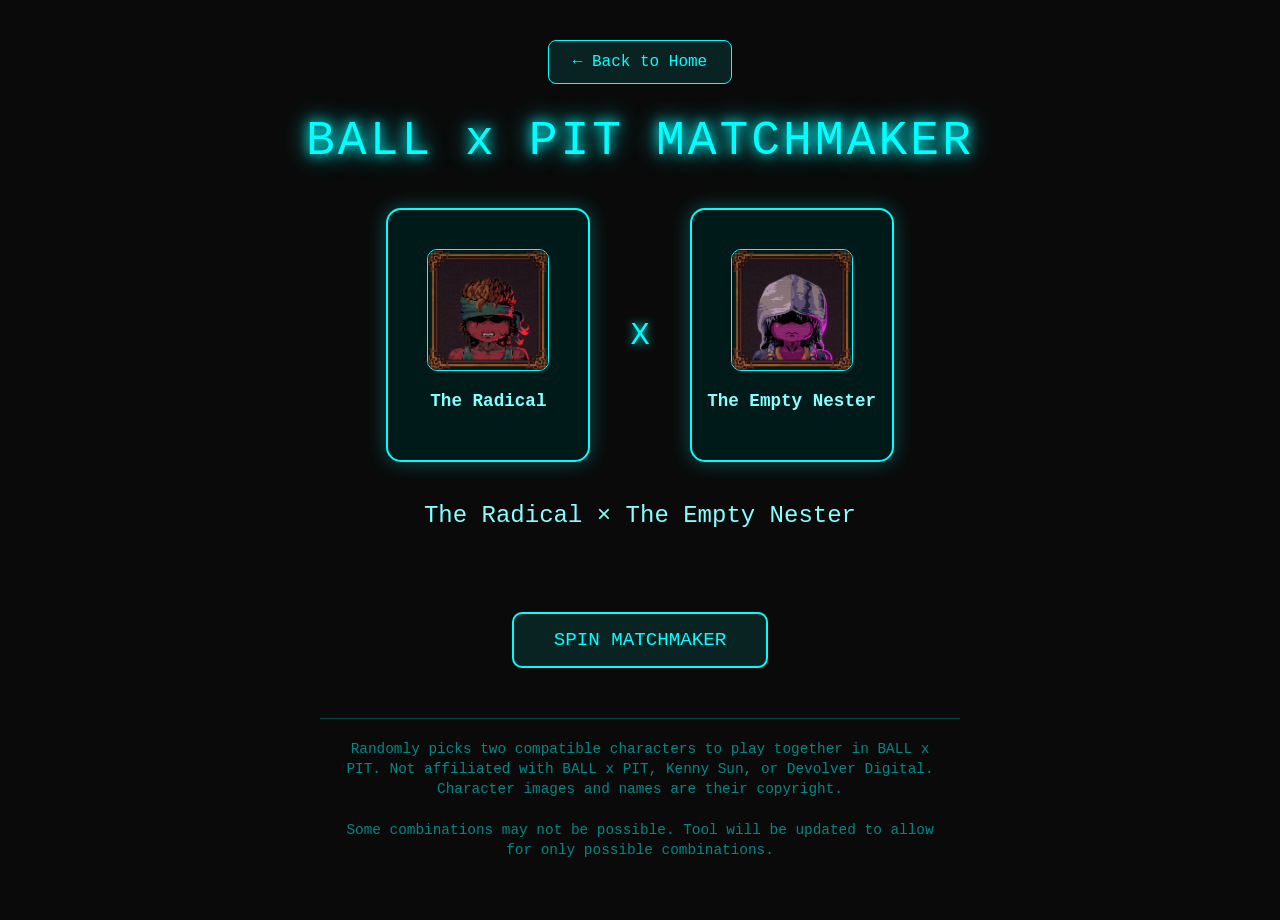
==== matchmaker/index.html @ 89c806d5 "Update index.html" ====
<!DOCTYPE html>
<html lang="en">
<head>
    <meta charset="UTF-8">
    <meta name="viewport" content="width=device-width, initial-scale=1.0">
    <title>BALL x PIT Character Matchmaker - Random Pair Generator - GRIM_CYANIDE</title>
    <meta name="description" content="Randomly pairs two compatible BALL x PIT characters to play together. Spin the matchmaker to get random character combinations with proper game restrictions.">
    <meta name="keywords" content="BALL x PIT, ball x pit matchmaker, character randomizer, roguelike, roguelite, Kenny Sun, Devolver Digital, The Warrior, The Itchy Finger, The Repentant, The Cohabitants, The Cogitator, The Embedded, The Empty Nester, The Shade, The Shieldbearer, The Spendthrift, The Flagellant, The Juggler, The Tactician, The Radical, The Physicist, The Makeshift Sisyphus, character pairs, randomizer">
    
    <!-- Open Graph -->
    <meta property="og:title" content="BALL x PIT Character Matchmaker - Random Pair Generator">
    <meta property="og:description" content="Spin to get random character pairs for BALL x PIT with proper game compatibility restrictions">
    <meta property="og:image" content="https://grimcyanide.com/android-chrome-512x512.png">
    <meta property="og:url" content="https://grimcyanide.com/matchmaker">
    <meta property="og:type" content="website">
    
    <!-- Twitter Card -->
    <meta name="twitter:card" content="summary">
    <meta name="twitter:title" content="BALL x PIT Character Matchmaker">
    <meta name="twitter:description" content="Randomly pairs two compatible BALL x PIT characters to play together">
    
    <link rel="apple-touch-icon" sizes="180x180" href="/apple-touch-icon.png">
    <link rel="icon" type="image/png" sizes="32x32" href="/favicon-32x32.png">
    <link rel="icon" type="image/png" sizes="16x16" href="/favicon-16x16.png">
    <link rel="icon" type="image/png" sizes="192x192" href="/android-chrome-192x192.png">
    <link rel="icon" type="image/png" sizes="512x512" href="/android-chrome-512x512.png">
    <link rel="manifest" href="/site.webmanifest">
    <style>
        body {
            background: #0a0a0a;
            color: #00ffff;
            font-family: 'Courier New', monospace;
            margin: 0;
            padding: 0;
            min-height: 100vh;
        }

        .container {
            max-width: 1200px;
            margin: 0 auto;
            padding: 40px 20px;
            text-align: center;
        }

        .header {
            text-align: center;
            margin-bottom: 40px;
        }

        .header h1 {
            font-size: 3em;
            margin: 0;
            text-shadow: 0 0 12px #00ffff, 0 0 24px #00ffff;
            letter-spacing: 3px;
            font-weight: normal;
        }

        .home-button {
            display: inline-block;
            background: rgba(0, 255, 255, 0.1);
            border: 1px solid #00ffff;
            border-radius: 8px;
            padding: 12px 24px;
            text-decoration: none;
            color: #00ffff;
            margin-bottom: 30px;
            transition: all 0.3s ease;
        }

        .home-button:hover {
            background: rgba(0, 255, 255, 0.2);
            transform: translateY(-2px);
        }

        .slot-machine {
            display: flex;
            justify-content: center;
            align-items: center;
            gap: 40px;
            margin: 40px 0;
            position: relative;
        }

        .slot {
            width: 200px;
            height: 250px;
            border: 2px solid #00ffff;
            border-radius: 15px;
            overflow: hidden;
            position: relative;
            background: #001a1a;
            box-shadow: 0 0 20px rgba(0, 255, 255, 0.3);
        }

        .character-display {
            width: 100%;
            height: 100%;
            display: flex;
            flex-direction: column;
            justify-content: center;
            align-items: center;
            padding: 15px;
            box-sizing: border-box;
        }

        .character-image {
            width: 120px;
            height: 120px;
            object-fit: cover;
            border-radius: 10px;
            border: 1px solid #00ffff;
            margin-bottom: 10px;
        }

        .character-name {
            font-weight: bold;
            color: #88ffff;
            font-size: 1.1em;
            height: 40px;
            display: flex;
            align-items: center;
            justify-content: center;
            text-align: center;
            width: 100%;
        }

        .vs {
            font-size: 2em;
            color: #00ffff;
            text-shadow: 0 0 10px #00ffff;
        }

        .result {
            margin: 30px 0;
            font-size: 1.5em;
            color: #88ffff;
            min-height: 60px;
        }

        .spin-button {
            background: rgba(0, 255, 255, 0.1);
            border: 2px solid #00ffff;
            border-radius: 10px;
            padding: 15px 40px;
            color: #00ffff;
            font-size: 1.2em;
            font-family: 'Courier New', monospace;
            cursor: pointer;
            transition: all 0.3s ease;
            margin-top: 20px;
        }

        .spin-button:hover {
            background: rgba(0, 255, 255, 0.2);
            transform: translateY(-2px);
            box-shadow: 0 5px 20px rgba(0, 255, 255, 0.4);
        }

        .spin-button:disabled {
            opacity: 0.5;
            cursor: not-allowed;
            transform: none;
        }

        .invalid-combination {
            color: #ff4444;
            margin-top: 15px;
            font-size: 1.1em;
        }

        .disclaimer {
            margin-top: 50px;
            color: #008888;
            font-size: 0.9em;
            padding: 20px;
            border-top: 1px solid #004444;
            max-width: 600px;
            margin-left: auto;
            margin-right: auto;
            line-height: 1.4;
        }

        @media (max-width: 768px) {
            .slot-machine {
                flex-direction: column;
                gap: 20px;
            }
            
            .vs {
                transform: rotate(90deg);
            }
            
            .header h1 {
                font-size: 2.2em;
            }
        }
    </style>
</head>
<body>
    <div class="container">
        <a href="https://grimcyanide.com" class="home-button">← Back to Home</a>
        
        <div class="header">
            <h1>BALL x PIT MATCHMAKER</h1>
        </div>

        <div class="slot-machine">
            <div class="slot" id="slot1">
                <div class="character-display" id="display1">
                    <img src="/the_cohabitants.avif" alt="The Cohabitants" class="character-image">
                    <div class="character-name">The Cohabitants</div>
                </div>
            </div>
            
            <div class="vs">X</div>
            
            <div class="slot" id="slot2">
                <div class="character-display" id="display2">
                    <img src="/the_shade.avif" alt="The Shade" class="character-image">
                    <div class="character-name">The Shade</div>
                </div>
            </div>
        </div>

        <div class="result" id="result">The Cohabitants × The Shade</div>
        
        <button class="spin-button" id="spinButton">SPIN MATCHMAKER</button>
        <div class="invalid-combination" id="invalidMessage"></div>

        <div class="disclaimer">
            Randomly picks two compatible characters to play together in BALL x PIT. Not affiliated with BALL x PIT, Kenny Sun, or Devolver Digital. Character images and names are their copyright.
            <br><br>
            Some combinations may not be possible. Tool will be updated to allow for only possible combinations.
        </div>
    </div>

    <script>
    const characters = [
        { id: 1, name: "The Warrior", image: "/the_warrior.avif" },
        { id: 2, name: "The Itchy Finger", image: "/the_itchy_finger.avif" },
        { id: 3, name: "The Repentant", image: "/the_repentant.avif" },
        { id: 4, name: "The Cohabitants", image: "/the_cohabitants.avif" },
        { id: 5, name: "The Cogitator", image: "/the_cogitator.avif" },
        { id: 6, name: "The Embedded", image: "/the_embedded.avif" },
        { id: 7, name: "The Empty Nester", image: "/The_Empty_Nester.avif" },
        { id: 8, name: "The Shade", image: "/the_shade.avif" },
        { id: 9, name: "The Shieldbearer", image: "/the_shieldbearer.avif" },
        { id: 10, name: "The Spendthrift", image: "/The_Spendthrift.avif" },
        { id: 11, name: "The Flagellant", image: "/the_flagellant.avif" },
        { id: 12, name: "The Juggler", image: "/the_juggler.avif" },
        { id: 13, name: "The Tactician", image: "/the_tactician.avif" },
        { id: 14, name: "The Radical", image: "/the_radical.avif" },
        { id: 15, name: "The Physicist", image: "/the_physicist.avif" },
        { id: 16, name: "The Makeshift Sisyphus", image: "/the_Makeshift_Sisyphus.avif" }
    ];

    const invalidCombinations = [
        [3, 9],
        [3, 11],
        [4, 16],
        [4, 10],
        [4, 12],
        [8, 16],
        [9, 11],
        [13, 9],
        [13, 2],
        [13, 11],
        [14, 5],
        [15, 11],
        [15, 9],
        [16, 10]
    ];

    let isSpinning = false;
    let currentChar1 = characters[3];
    let currentChar2 = characters[7];

    function updateDisplay(displayElement, character) {
        displayElement.innerHTML = `
            <img src="${character.image}" alt="${character.name}" class="character-image" onerror="this.style.display='none'">
            <div class="character-name">${character.name}</div>
        `;
    }

    function spinReels() {
        if (isSpinning) return;
        
        isSpinning = true;
        const spinButton = document.getElementById('spinButton');
        const resultDiv = document.getElementById('result');
        const invalidMessage = document.getElementById('invalidMessage');
        const display1 = document.getElementById('display1');
        const display2 = document.getElementById('display2');
        
        spinButton.disabled = true;
        resultDiv.textContent = '';
        invalidMessage.textContent = '';

        const startTime = Date.now();
        const totalDuration = 3000;
        let fastPhase = true;
        let interval = 80;

        function cycleCharacters() {
            const elapsed = Date.now() - startTime;
            const progress = elapsed / totalDuration;

            if (progress < 1) {
                if (progress > 0.7 && fastPhase) {
                    fastPhase = false;
                    interval = 200;
                } else if (progress > 0.9 && !fastPhase) {
                    interval = 400;
                }

                const randomChar1 = characters[Math.floor(Math.random() * characters.length)];
                const randomChar2 = characters[Math.floor(Math.random() * characters.length)];
                
                updateDisplay(display1, randomChar1);
                updateDisplay(display2, randomChar2);
                
                setTimeout(cycleCharacters, interval);
            } else {
                let char1, char2;
                let isValid = false;
                let attempts = 0;
                
                while (!isValid && attempts < 100) {
                    char1 = characters[Math.floor(Math.random() * characters.length)];
                    char2 = characters[Math.floor(Math.random() * characters.length)];
                    if (char1.id !== char2.id && !isInvalidCombination(char1.id, char2.id)) {
                        isValid = true;
                    }
                    attempts++;
                }
                
                if (!isValid) {
                    char1 = characters[Math.floor(Math.random() * characters.length)];
                    do {
                        char2 = characters[Math.floor(Math.random() * characters.length)];
                    } while (char1.id === char2.id);
                }
                
                updateDisplay(display1, char1);
                updateDisplay(display2, char2);
                
                resultDiv.textContent = `${char1.name} × ${char2.name}`;
                if (isInvalidCombination(char1.id, char2.id)) {
                    invalidMessage.textContent = "⚠️ These characters cannot be paired together!";
                }
                
                isSpinning = false;
                spinButton.disabled = false;
            }
        }

        cycleCharacters();
    }

    function isInvalidCombination(id1, id2) {
        return invalidCombinations.some(pair => 
            (pair[0] === id1 && pair[1] === id2) || 
            (pair[0] === id2 && pair[1] === id1)
        );
    }

    // Reroll on page load
    window.addEventListener('load', function() {
        const display1 = document.getElementById('display1');
        const display2 = document.getElementById('display2');
        const resultDiv = document.getElementById('result');
        const invalidMessage = document.getElementById('invalidMessage');
        
        let char1, char2;
        let isValid = false;
        let attempts = 0;
        
        while (!isValid && attempts < 100) {
            char1 = characters[Math.floor(Math.random() * characters.length)];
            char2 = characters[Math.floor(Math.random() * characters.length)];
            if (char1.id !== char2.id && !isInvalidCombination(char1.id, char2.id)) {
                isValid = true;
            }
            attempts++;
        }
        
        if (!isValid) {
            char1 = characters[Math.floor(Math.random() * characters.length)];
            do {
                char2 = characters[Math.floor(Math.random() * characters.length)];
            } while (char1.id === char2.id);
        }
        
        updateDisplay(display1, char1);
        updateDisplay(display2, char2);
        
        resultDiv.textContent = `${char1.name} × ${char2.name}`;
        if (isInvalidCombination(char1.id, char2.id)) {
            invalidMessage.textContent = "⚠️ These characters cannot be paired together!";
        } else {
            invalidMessage.textContent = "";
        }
    });

    document.getElementById('spinButton').addEventListener('click', spinReels);
</script>
</body>
</html>
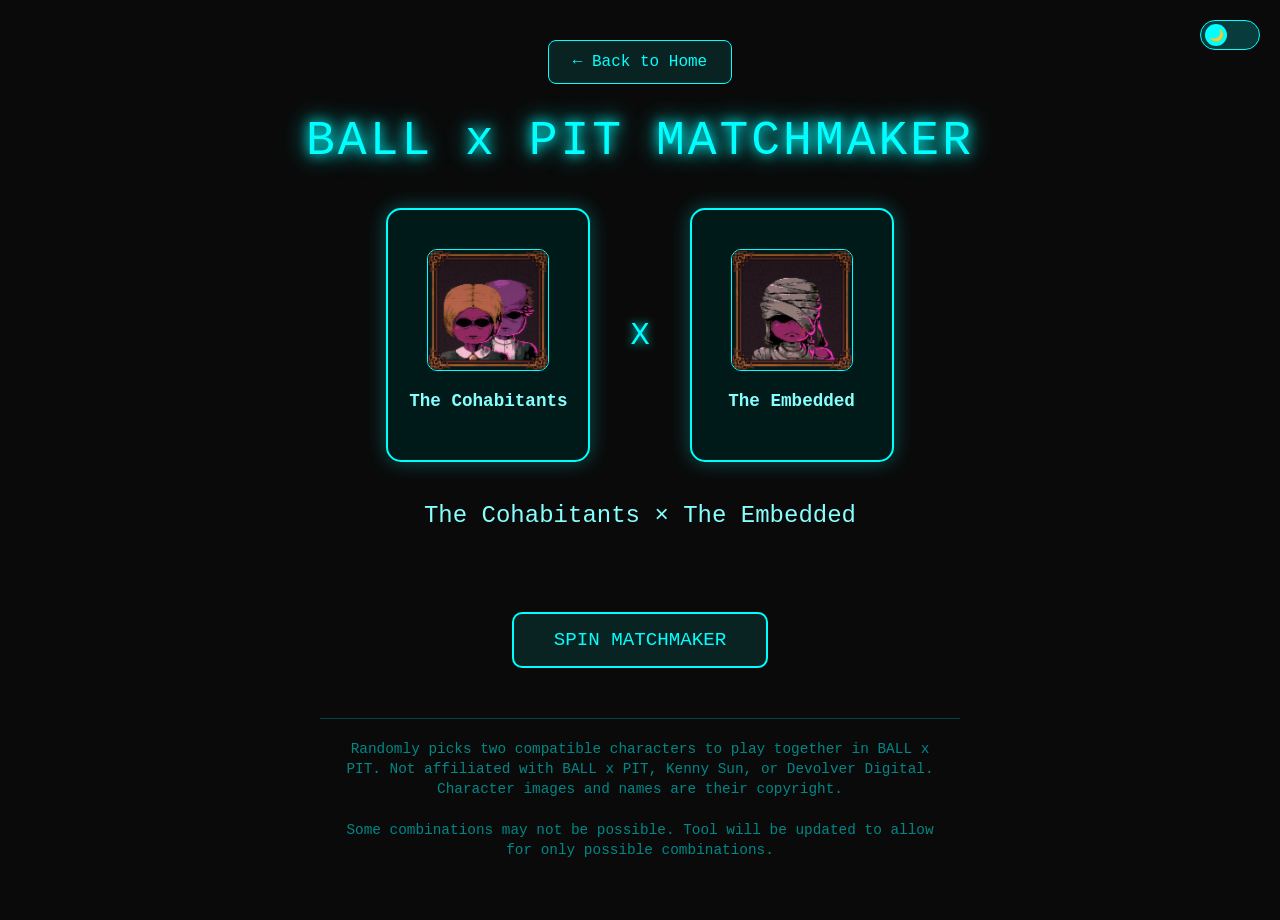
==== commit e6960379: "Update index.html" ====
--- a/matchmaker/index.html
+++ b/matchmaker/index.html
@@ -33,6 +33,7 @@
             margin: 0;
             padding: 0;
             min-height: 100vh;
+            transition: all 0.3s ease;
         }
 
         .container {
@@ -178,6 +179,143 @@
             margin-left: auto;
             margin-right: auto;
             line-height: 1.4;
+        }
+
+        /* Theme Toggle */
+        .theme-toggle {
+            position: fixed;
+            top: 20px;
+            right: 20px;
+            z-index: 1000;
+        }
+
+        .toggle-switch {
+            position: relative;
+            display: inline-block;
+            width: 60px;
+            height: 30px;
+        }
+
+        .toggle-switch input {
+            opacity: 0;
+            width: 0;
+            height: 0;
+        }
+
+        .toggle-slider {
+            position: absolute;
+            cursor: pointer;
+            top: 0;
+            left: 0;
+            right: 0;
+            bottom: 0;
+            background: rgba(0, 255, 255, 0.2);
+            border: 1px solid #00ffff;
+            border-radius: 15px;
+            transition: .4s;
+        }
+
+        .toggle-slider:before {
+            position: absolute;
+            content: "🌙";
+            height: 22px;
+            width: 22px;
+            left: 4px;
+            bottom: 3px;
+            background: #00ffff;
+            border-radius: 50%;
+            transition: .4s;
+            display: flex;
+            align-items: center;
+            justify-content: center;
+            font-size: 12px;
+        }
+
+        input:checked + .toggle-slider {
+            background: rgba(0, 136, 136, 0.2);
+            border: 1px solid #008888;
+        }
+
+        input:checked + .toggle-slider:before {
+            content: "☀️";
+            transform: translateX(30px);
+            background: #008888;
+        }
+
+        /* Light Mode Styles for Matchmaker */
+        body.light-mode {
+            background: #e6f2f2 !important;
+            color: #004444 !important;
+        }
+
+        body.light-mode .header h1 {
+            text-shadow: 0 0 10px #000000, 0 0 20px #000000 !important;
+            color: #002222 !important;
+            font-weight: bold !important;
+        }
+
+        body.light-mode .home-button {
+            background: rgba(200, 200, 200, 0.9) !important;
+            border: 1px solid #000000 !important;
+            color: #001111 !important;
+            font-weight: 500 !important;
+        }
+
+        body.light-mode .home-button:hover {
+            background: rgba(180, 180, 180, 0.9) !important;
+        }
+
+        body.light-mode .slot {
+            border: 2px solid #000000 !important;
+            background: rgba(220, 220, 220, 0.8) !important;
+            box-shadow: 0 0 20px rgba(0, 0, 0, 0.3) !important;
+        }
+
+        body.light-mode .character-image {
+            border: 1px solid #000000 !important;
+        }
+
+        body.light-mode .spin-button {
+            background: rgba(200, 200, 200, 0.9) !important;
+            border: 2px solid #000000 !important;
+            color: #001111 !important;
+            font-weight: 600 !important;
+        }
+
+        body.light-mode .spin-button:hover {
+            background: rgba(180, 180, 180, 0.9) !important;
+            box-shadow: 0 5px 20px rgba(0, 0, 0, 0.3) !important;
+        }
+
+        body.light-mode .spin-button:disabled {
+            background: rgba(150, 150, 150, 0.7) !important;
+        }
+
+        body.light-mode .disclaimer {
+            border-top: 1px solid #000000 !important;
+            color: #556666 !important;
+            font-weight: 500 !important;
+        }
+
+        body.light-mode .vs {
+            color: #001111 !important;
+            text-shadow: 0 0 10px #000000 !important;
+            font-weight: 600 !important;
+        }
+
+        body.light-mode .result {
+            color: #001111 !important;
+            font-weight: 600 !important;
+        }
+
+        body.light-mode .character-name {
+            color: #001111 !important;
+            font-weight: 600 !important;
+        }
+
+        body.light-mode .invalid-combination {
+            color: #cc0000 !important;
+            font-weight: 600 !important;
         }
 
         @media (max-width: 768px) {
@@ -193,10 +331,22 @@
             .header h1 {
                 font-size: 2.2em;
             }
+
+            .theme-toggle {
+                top: 10px;
+                right: 10px;
+            }
         }
     </style>
 </head>
 <body>
+    <div class="theme-toggle">
+        <label class="toggle-switch">
+            <input type="checkbox" id="themeToggle">
+            <span class="toggle-slider"></span>
+        </label>
+    </div>
+
     <div class="container">
         <a href="https://grimcyanide.com" class="home-button">← Back to Home</a>
         
@@ -364,6 +514,25 @@
         );
     }
 
+    // Theme toggle functionality
+    const themeToggle = document.getElementById('themeToggle');
+    const currentTheme = localStorage.getItem('theme');
+
+    if (currentTheme === 'light') {
+        document.body.classList.add('light-mode');
+        themeToggle.checked = true;
+    }
+
+    themeToggle.addEventListener('change', function() {
+        if (this.checked) {
+            document.body.classList.add('light-mode');
+            localStorage.setItem('theme', 'light');
+        } else {
+            document.body.classList.remove('light-mode');
+            localStorage.setItem('theme', 'dark');
+        }
+    });
+
     // Reroll on page load
     window.addEventListener('load', function() {
         const display1 = document.getElementById('display1');
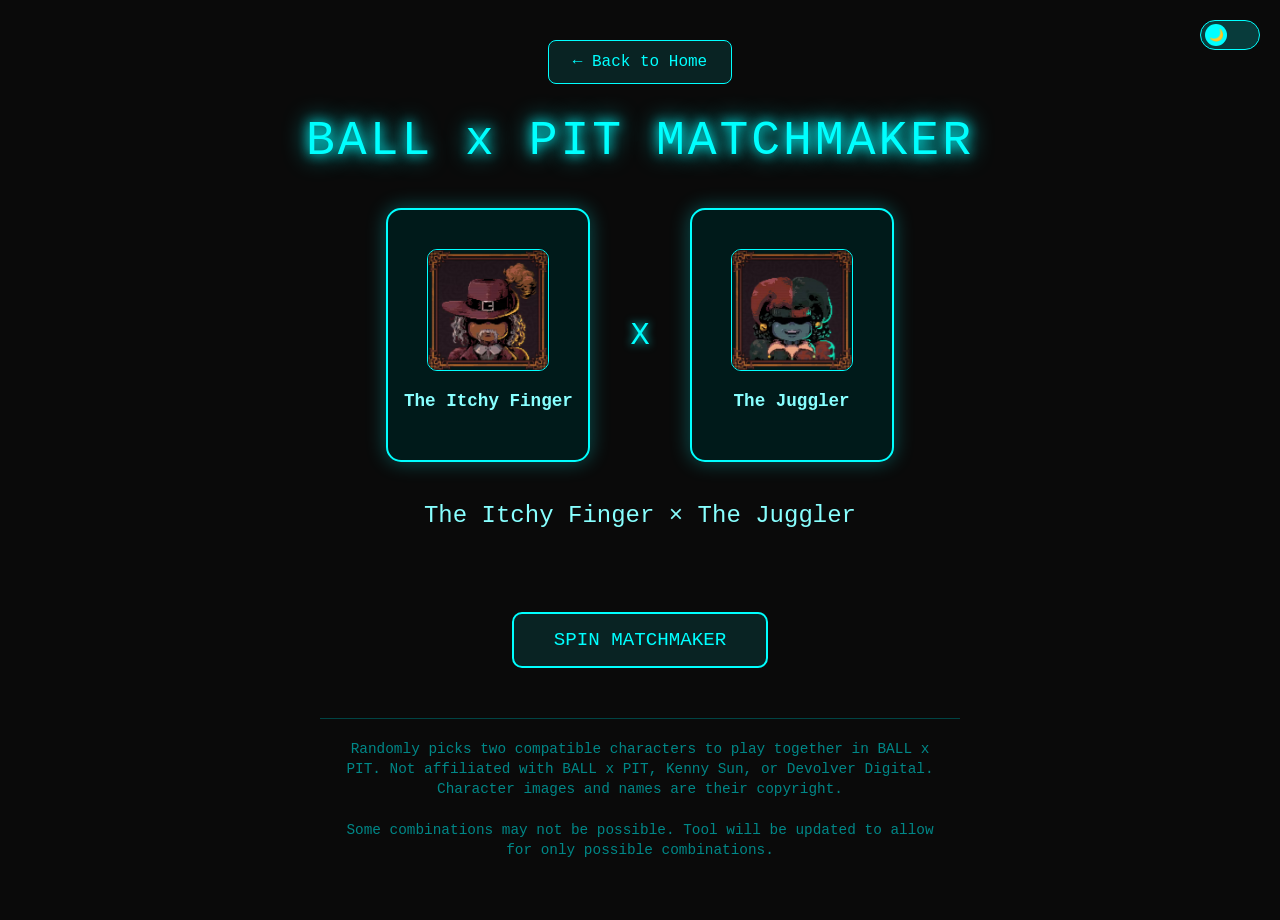
==== commit f4a1610f: "Update index.html" ====
--- a/matchmaker/index.html
+++ b/matchmaker/index.html
@@ -401,7 +401,9 @@
         { id: 13, name: "The Tactician", image: "/the_tactician.avif" },
         { id: 14, name: "The Radical", image: "/the_radical.avif" },
         { id: 15, name: "The Physicist", image: "/the_physicist.avif" },
-        { id: 16, name: "The Makeshift Sisyphus", image: "/the_Makeshift_Sisyphus.avif" }
+        { id: 16, name: "The Makeshift Sisyphus", image: "/the_Makeshift_Sisyphus.avif" },
+        { id: 17, name: "The Falconer", image: "/Falconer.avif" },
+        { id: 18, name: "The Carouser", image: "/Carouser.avif" }
     ];
 
     const invalidCombinations = [
@@ -418,7 +420,10 @@
         [14, 5],
         [15, 11],
         [15, 9],
-        [16, 10]
+        [16, 10],
+        [17, 8],
+        [17, 4],
+        [18, 13]
     ];
 
     let isSpinning = false;
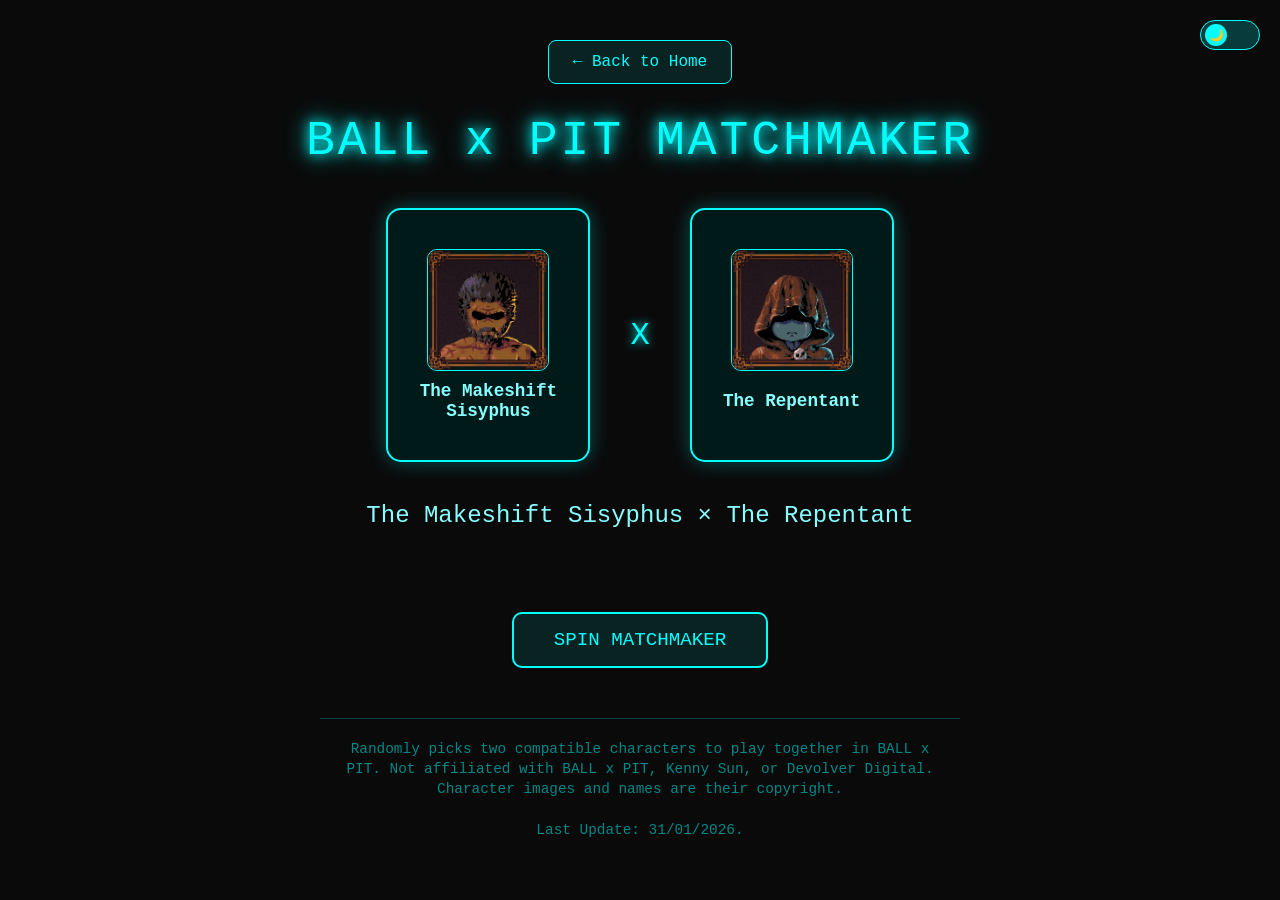
==== commit 498b8788: "Update index.html" ====
--- a/matchmaker/index.html
+++ b/matchmaker/index.html
@@ -380,7 +380,7 @@
         <div class="disclaimer">
             Randomly picks two compatible characters to play together in BALL x PIT. Not affiliated with BALL x PIT, Kenny Sun, or Devolver Digital. Character images and names are their copyright.
             <br><br>
-            Some combinations may not be possible. Tool will be updated to allow for only possible combinations.
+            Last Update: 31/01/2026.
         </div>
     </div>
 
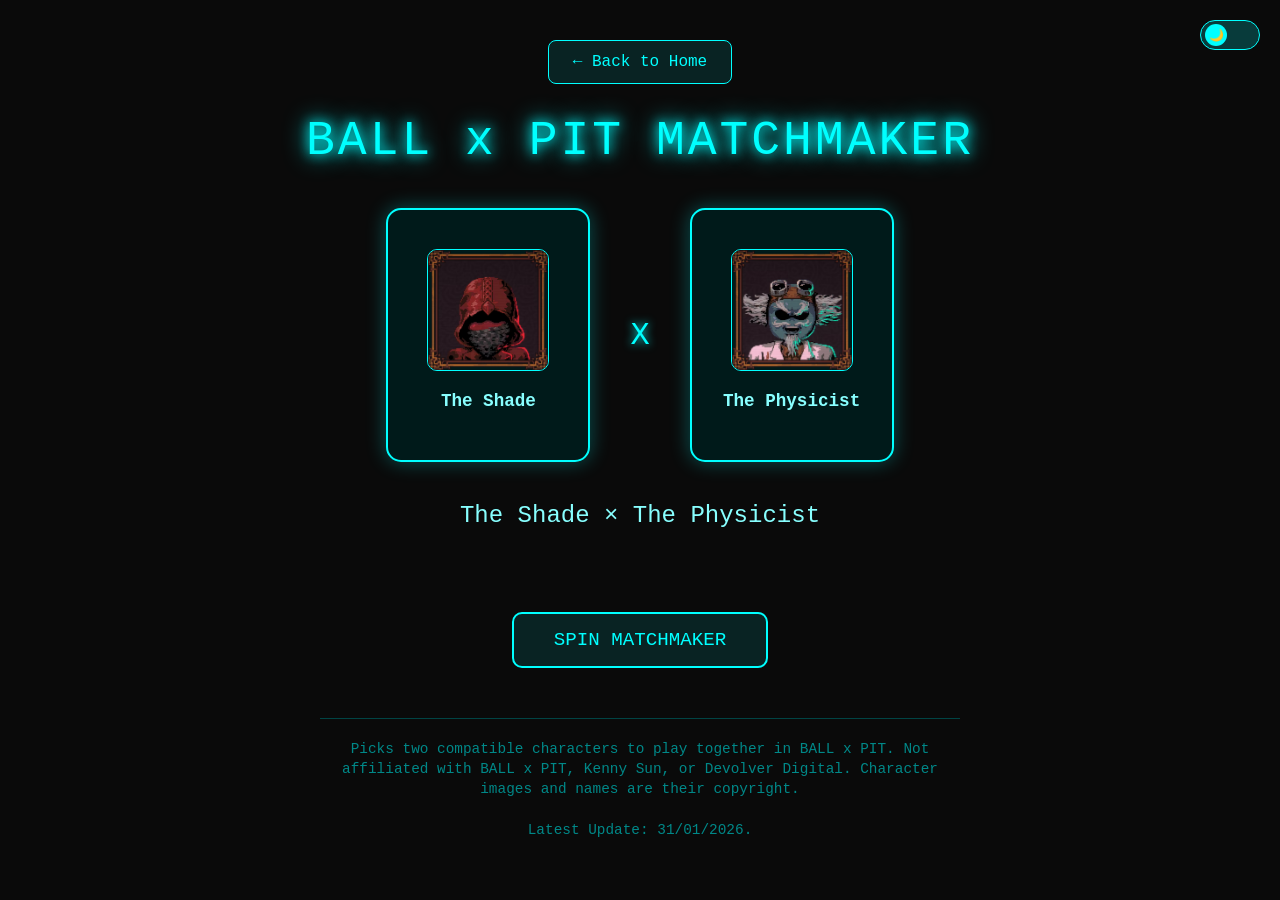
==== commit 49b1d499: "Update index.html" ====
--- a/matchmaker/index.html
+++ b/matchmaker/index.html
@@ -378,9 +378,9 @@
         <div class="invalid-combination" id="invalidMessage"></div>
 
         <div class="disclaimer">
-            Randomly picks two compatible characters to play together in BALL x PIT. Not affiliated with BALL x PIT, Kenny Sun, or Devolver Digital. Character images and names are their copyright.
+            Picks two compatible characters to play together in BALL x PIT. Not affiliated with BALL x PIT, Kenny Sun, or Devolver Digital. Character images and names are their copyright.
             <br><br>
-            Last Update: 31/01/2026.
+            Latest Update: 31/01/2026.
         </div>
     </div>
 
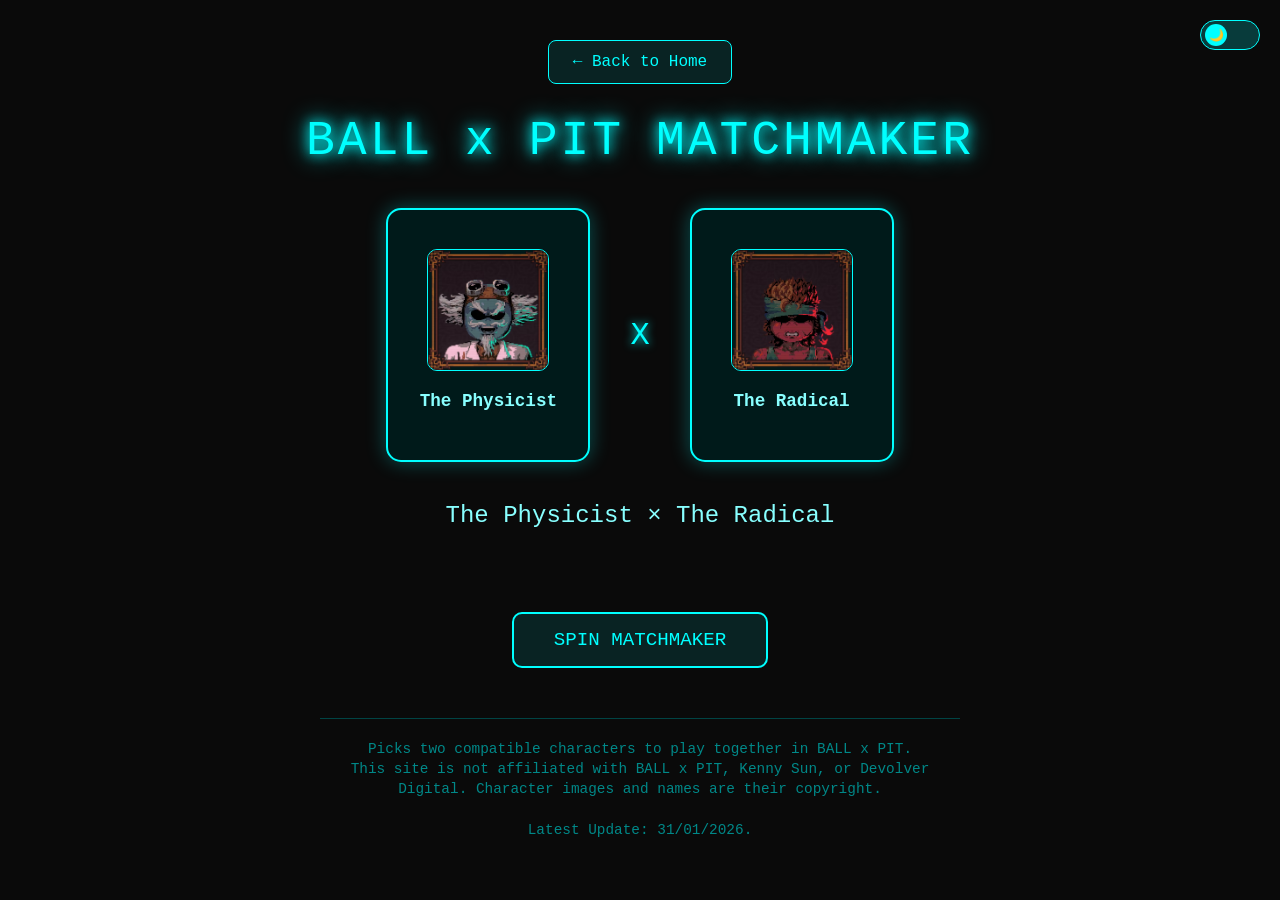
==== commit 22263c81: "Update index.html" ====
--- a/matchmaker/index.html
+++ b/matchmaker/index.html
@@ -378,7 +378,7 @@
         <div class="invalid-combination" id="invalidMessage"></div>
 
         <div class="disclaimer">
-            Picks two compatible characters to play together in BALL x PIT. Not affiliated with BALL x PIT, Kenny Sun, or Devolver Digital. Character images and names are their copyright.
+            Picks two compatible characters to play together in BALL x PIT. <br>This site is not affiliated with BALL x PIT, Kenny Sun, or Devolver Digital. Character images and names are their copyright.
             <br><br>
             Latest Update: 31/01/2026.
         </div>
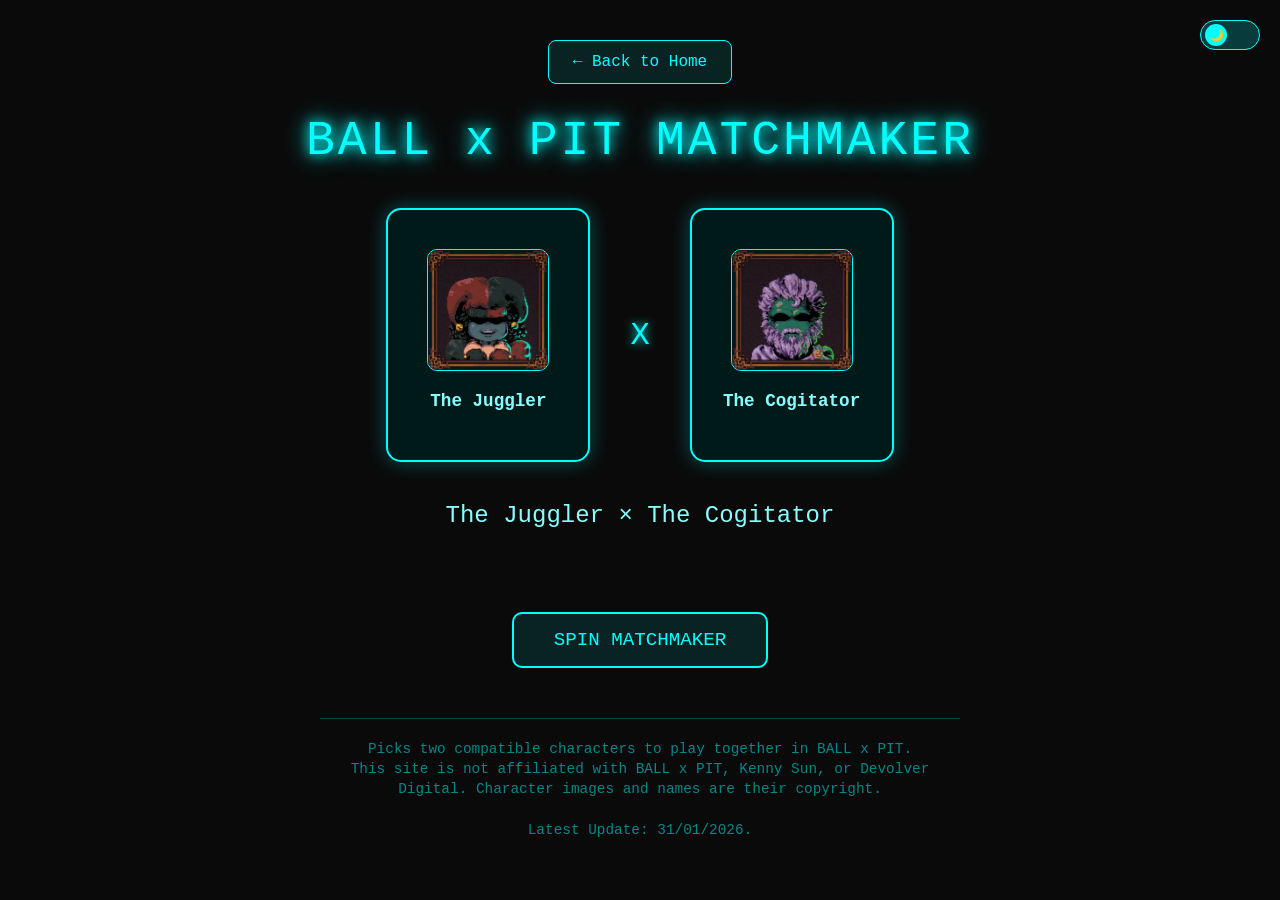
==== commit a2e78b99: "Update index.html" ====
--- a/matchmaker/index.html
+++ b/matchmaker/index.html
@@ -7,14 +7,12 @@
     <meta name="description" content="Randomly pairs two compatible BALL x PIT characters to play together. Spin the matchmaker to get random character combinations with proper game restrictions.">
     <meta name="keywords" content="BALL x PIT, ball x pit matchmaker, character randomizer, roguelike, roguelite, Kenny Sun, Devolver Digital, The Warrior, The Itchy Finger, The Repentant, The Cohabitants, The Cogitator, The Embedded, The Empty Nester, The Shade, The Shieldbearer, The Spendthrift, The Flagellant, The Juggler, The Tactician, The Radical, The Physicist, The Makeshift Sisyphus, character pairs, randomizer">
     
-    <!-- Open Graph -->
     <meta property="og:title" content="BALL x PIT Character Matchmaker - Random Pair Generator">
     <meta property="og:description" content="Spin to get random character pairs for BALL x PIT with proper game compatibility restrictions">
     <meta property="og:image" content="https://grimcyanide.com/android-chrome-512x512.png">
     <meta property="og:url" content="https://grimcyanide.com/matchmaker">
     <meta property="og:type" content="website">
     
-    <!-- Twitter Card -->
     <meta name="twitter:card" content="summary">
     <meta name="twitter:title" content="BALL x PIT Character Matchmaker">
     <meta name="twitter:description" content="Randomly pairs two compatible BALL x PIT characters to play together">
@@ -181,7 +179,6 @@
             line-height: 1.4;
         }
 
-        /* Theme Toggle */
         .theme-toggle {
             position: fixed;
             top: 20px;
@@ -242,7 +239,6 @@
             background: #008888;
         }
 
-        /* Light Mode Styles for Matchmaker */
         body.light-mode {
             background: #e6f2f2 !important;
             color: #004444 !important;
@@ -519,7 +515,6 @@
         );
     }
 
-    // Theme toggle functionality
     const themeToggle = document.getElementById('themeToggle');
     const currentTheme = localStorage.getItem('theme');
 
@@ -538,7 +533,6 @@
         }
     });
 
-    // Reroll on page load
     window.addEventListener('load', function() {
         const display1 = document.getElementById('display1');
         const display2 = document.getElementById('display2');
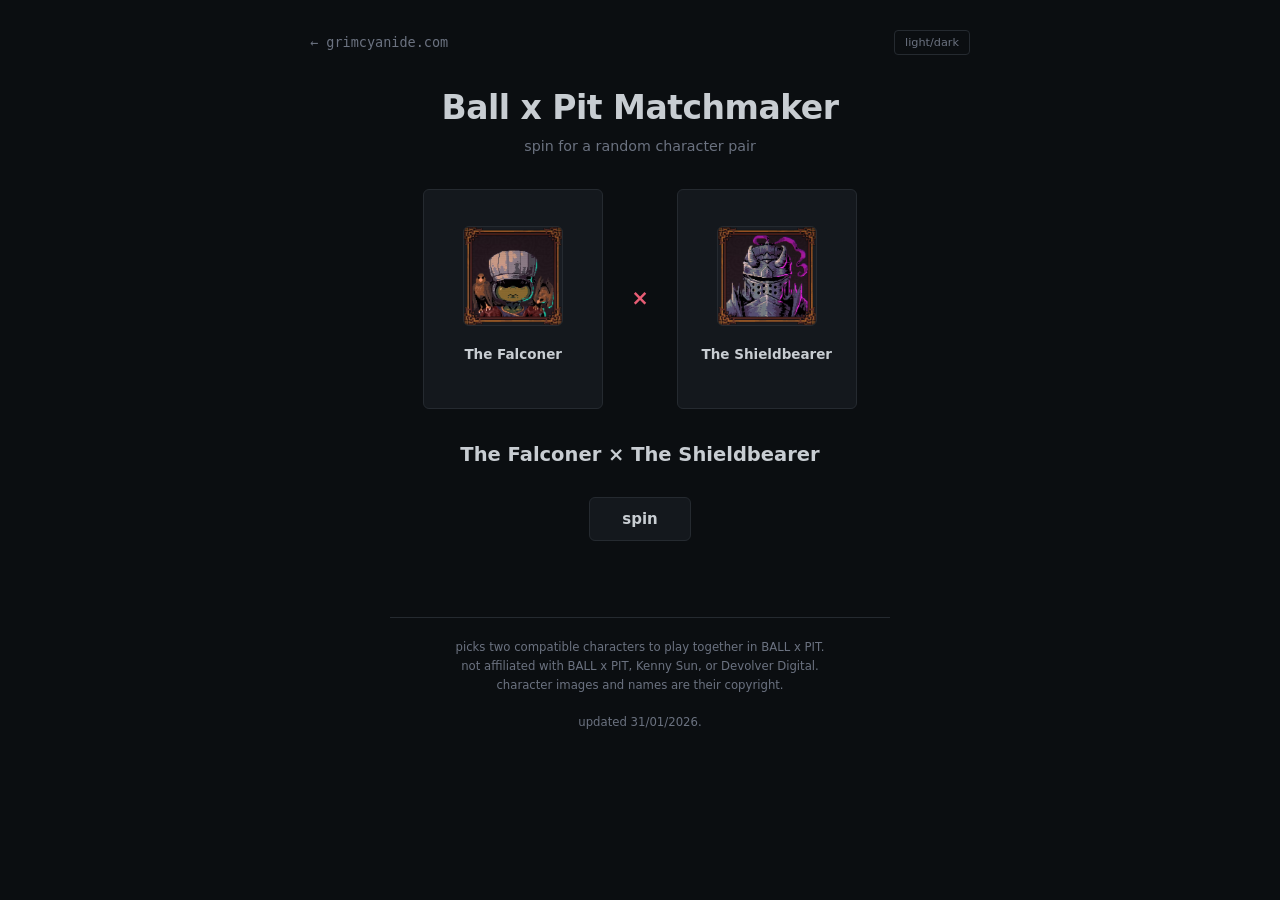
==== commit 5fb0134a: "Update index.html" ====
--- a/matchmaker/index.html
+++ b/matchmaker/index.html
@@ -3,20 +3,17 @@
 <head>
     <meta charset="UTF-8">
     <meta name="viewport" content="width=device-width, initial-scale=1.0">
-    <title>BALL x PIT Character Matchmaker - Random Pair Generator - GRIM_CYANIDE</title>
+    <title>BALL x PIT Matchmaker - GRIM_CYANIDE</title>
     <meta name="description" content="Randomly pairs two compatible BALL x PIT characters to play together. Spin the matchmaker to get random character combinations with proper game restrictions.">
     <meta name="keywords" content="BALL x PIT, ball x pit matchmaker, character randomizer, roguelike, roguelite, Kenny Sun, Devolver Digital, The Warrior, The Itchy Finger, The Repentant, The Cohabitants, The Cogitator, The Embedded, The Empty Nester, The Shade, The Shieldbearer, The Spendthrift, The Flagellant, The Juggler, The Tactician, The Radical, The Physicist, The Makeshift Sisyphus, character pairs, randomizer">
-    
     <meta property="og:title" content="BALL x PIT Character Matchmaker - Random Pair Generator">
     <meta property="og:description" content="Spin to get random character pairs for BALL x PIT with proper game compatibility restrictions">
     <meta property="og:image" content="https://grimcyanide.com/android-chrome-512x512.png">
     <meta property="og:url" content="https://grimcyanide.com/matchmaker">
     <meta property="og:type" content="website">
-    
     <meta name="twitter:card" content="summary">
     <meta name="twitter:title" content="BALL x PIT Character Matchmaker">
     <meta name="twitter:description" content="Randomly pairs two compatible BALL x PIT characters to play together">
-    
     <link rel="apple-touch-icon" sizes="180x180" href="/apple-touch-icon.png">
     <link rel="icon" type="image/png" sizes="32x32" href="/favicon-32x32.png">
     <link rel="icon" type="image/png" sizes="16x16" href="/favicon-16x16.png">
@@ -24,553 +21,346 @@
     <link rel="icon" type="image/png" sizes="512x512" href="/android-chrome-512x512.png">
     <link rel="manifest" href="/site.webmanifest">
     <style>
+        :root {
+            --bg: #0b0e11;
+            --surface: #14181d;
+            --surface-alt: #181c22;
+            --border: #252a30;
+            --text: #c8cdd2;
+            --muted: #6b7280;
+            --accent: #e85d75;
+            --accent-soft: rgba(232, 93, 117, 0.15);
+            --green: #4ade80;
+            --green-bg: rgba(74, 222, 128, 0.12);
+            --red: #f87171;
+            --radius: 6px;
+            --font: system-ui, -apple-system, 'Segoe UI', sans-serif;
+        }
+        body.light-mode {
+            --bg: #f3f4f6;
+            --surface: #ffffff;
+            --surface-alt: #f9fafb;
+            --border: #d1d5db;
+            --text: #1f2937;
+            --muted: #9ca3af;
+            --accent: #dc3545;
+            --accent-soft: rgba(220, 53, 69, 0.1);
+        }
+        * {
+            box-sizing: border-box;
+        }
         body {
-            background: #0a0a0a;
-            color: #00ffff;
-            font-family: 'Courier New', monospace;
+            background: var(--bg);
+            color: var(--text);
+            font-family: var(--font);
             margin: 0;
             padding: 0;
             min-height: 100vh;
-            transition: all 0.3s ease;
-        }
-
+            transition: background 0.3s, color 0.3s;
+            line-height: 1.4;
+            font-size: 15px;
+        }
         .container {
-            max-width: 1200px;
+            max-width: 700px;
             margin: 0 auto;
-            padding: 40px 20px;
+            padding: 30px 20px 40px;
             text-align: center;
         }
-
+        .top-row {
+            display: flex;
+            justify-content: space-between;
+            align-items: center;
+            margin-bottom: 30px;
+        }
+        .back-link {
+            color: var(--muted);
+            text-decoration: none;
+            font-size: 0.9em;
+            font-family: 'SF Mono', 'Cascadia Code', 'Fira Code', monospace;
+            transition: color 0.2s;
+        }
+        .back-link:hover {
+            color: var(--accent);
+        }
+        .theme-toggle {
+            background: none;
+            border: 1px solid var(--border);
+            border-radius: 4px;
+            color: var(--muted);
+            font-family: var(--font);
+            font-size: 0.75em;
+            padding: 5px 10px;
+            cursor: pointer;
+            transition: all 0.15s;
+        }
+        .theme-toggle:hover {
+            border-color: var(--accent);
+            color: var(--text);
+        }
         .header {
+            margin-bottom: 32px;
+        }
+        .header h1 {
+            font-size: 2.2em;
+            margin: 0 0 6px 0;
+            font-weight: 700;
+            letter-spacing: -0.5px;
+        }
+        .header .subtitle {
+            color: var(--muted);
+            font-size: 0.95em;
+            margin: 0;
+        }
+        .slot-machine {
+            display: flex;
+            justify-content: center;
+            align-items: center;
+            gap: 28px;
+            margin: 32px 0;
+        }
+        .slot {
+            width: 180px;
+            height: 220px;
+            border: 1px solid var(--border);
+            border-radius: var(--radius);
+            overflow: hidden;
+            background: var(--surface);
+            display: flex;
+            align-items: center;
+            justify-content: center;
+        }
+        .character-display {
+            display: flex;
+            flex-direction: column;
+            align-items: center;
+            gap: 10px;
+            padding: 14px;
+        }
+        .character-image {
+            width: 100px;
+            height: 100px;
+            object-fit: cover;
+            border-radius: var(--radius);
+            border: 1px solid var(--border);
+            background: var(--surface-alt);
+        }
+        .character-name {
+            font-weight: 600;
+            font-size: 0.9em;
             text-align: center;
-            margin-bottom: 40px;
-        }
-
-        .header h1 {
-            font-size: 3em;
-            margin: 0;
-            text-shadow: 0 0 12px #00ffff, 0 0 24px #00ffff;
-            letter-spacing: 3px;
-            font-weight: normal;
-        }
-
-        .home-button {
-            display: inline-block;
-            background: rgba(0, 255, 255, 0.1);
-            border: 1px solid #00ffff;
-            border-radius: 8px;
-            padding: 12px 24px;
-            text-decoration: none;
-            color: #00ffff;
-            margin-bottom: 30px;
-            transition: all 0.3s ease;
-        }
-
-        .home-button:hover {
-            background: rgba(0, 255, 255, 0.2);
-            transform: translateY(-2px);
-        }
-
-        .slot-machine {
-            display: flex;
+            line-height: 1.2;
+            min-height: 36px;
+            display: flex;
+            align-items: center;
             justify-content: center;
-            align-items: center;
-            gap: 40px;
-            margin: 40px 0;
-            position: relative;
-        }
-
-        .slot {
-            width: 200px;
-            height: 250px;
-            border: 2px solid #00ffff;
-            border-radius: 15px;
-            overflow: hidden;
-            position: relative;
-            background: #001a1a;
-            box-shadow: 0 0 20px rgba(0, 255, 255, 0.3);
-        }
-
-        .character-display {
-            width: 100%;
-            height: 100%;
-            display: flex;
-            flex-direction: column;
-            justify-content: center;
-            align-items: center;
-            padding: 15px;
-            box-sizing: border-box;
-        }
-
-        .character-image {
-            width: 120px;
-            height: 120px;
-            object-fit: cover;
-            border-radius: 10px;
-            border: 1px solid #00ffff;
-            margin-bottom: 10px;
-        }
-
-        .character-name {
-            font-weight: bold;
-            color: #88ffff;
-            font-size: 1.1em;
-            height: 40px;
-            display: flex;
-            align-items: center;
-            justify-content: center;
-            text-align: center;
-            width: 100%;
-        }
-
+        }
         .vs {
-            font-size: 2em;
-            color: #00ffff;
-            text-shadow: 0 0 10px #00ffff;
-        }
-
+            font-size: 1.4em;
+            font-weight: 700;
+            color: var(--accent);
+            flex-shrink: 0;
+        }
         .result {
-            margin: 30px 0;
-            font-size: 1.5em;
-            color: #88ffff;
-            min-height: 60px;
-        }
-
+            margin: 20px 0 8px;
+            font-size: 1.3em;
+            font-weight: 600;
+            min-height: 32px;
+        }
         .spin-button {
-            background: rgba(0, 255, 255, 0.1);
-            border: 2px solid #00ffff;
-            border-radius: 10px;
-            padding: 15px 40px;
-            color: #00ffff;
-            font-size: 1.2em;
-            font-family: 'Courier New', monospace;
+            background: var(--surface);
+            border: 1px solid var(--border);
+            border-radius: var(--radius);
+            padding: 12px 32px;
+            color: var(--text);
+            font-size: 1em;
+            font-family: var(--font);
+            font-weight: 600;
             cursor: pointer;
-            transition: all 0.3s ease;
-            margin-top: 20px;
-        }
-
+            transition: all 0.2s;
+            margin-top: 16px;
+        }
         .spin-button:hover {
-            background: rgba(0, 255, 255, 0.2);
-            transform: translateY(-2px);
-            box-shadow: 0 5px 20px rgba(0, 255, 255, 0.4);
-        }
-
+            border-color: var(--accent);
+            background: var(--accent-soft);
+            color: var(--accent);
+        }
         .spin-button:disabled {
-            opacity: 0.5;
+            opacity: 0.4;
             cursor: not-allowed;
-            transform: none;
-        }
-
-        .invalid-combination {
-            color: #ff4444;
-            margin-top: 15px;
-            font-size: 1.1em;
-        }
-
+            pointer-events: none;
+        }
+        .invalid-message {
+            color: var(--red);
+            margin-top: 10px;
+            font-size: 0.88em;
+            font-weight: 500;
+            min-height: 22px;
+        }
         .disclaimer {
-            margin-top: 50px;
-            color: #008888;
-            font-size: 0.9em;
-            padding: 20px;
-            border-top: 1px solid #004444;
-            max-width: 600px;
+            margin-top: 44px;
+            color: var(--muted);
+            font-size: 0.78em;
+            padding-top: 20px;
+            border-top: 1px solid var(--border);
+            line-height: 1.6;
+            max-width: 500px;
             margin-left: auto;
             margin-right: auto;
-            line-height: 1.4;
-        }
-
-        .theme-toggle {
-            position: fixed;
-            top: 20px;
-            right: 20px;
-            z-index: 1000;
-        }
-
-        .toggle-switch {
-            position: relative;
-            display: inline-block;
-            width: 60px;
-            height: 30px;
-        }
-
-        .toggle-switch input {
-            opacity: 0;
-            width: 0;
-            height: 0;
-        }
-
-        .toggle-slider {
-            position: absolute;
-            cursor: pointer;
-            top: 0;
-            left: 0;
-            right: 0;
-            bottom: 0;
-            background: rgba(0, 255, 255, 0.2);
-            border: 1px solid #00ffff;
-            border-radius: 15px;
-            transition: .4s;
-        }
-
-        .toggle-slider:before {
-            position: absolute;
-            content: "🌙";
-            height: 22px;
-            width: 22px;
-            left: 4px;
-            bottom: 3px;
-            background: #00ffff;
-            border-radius: 50%;
-            transition: .4s;
-            display: flex;
-            align-items: center;
-            justify-content: center;
-            font-size: 12px;
-        }
-
-        input:checked + .toggle-slider {
-            background: rgba(0, 136, 136, 0.2);
-            border: 1px solid #008888;
-        }
-
-        input:checked + .toggle-slider:before {
-            content: "☀️";
-            transform: translateX(30px);
-            background: #008888;
-        }
-
-        body.light-mode {
-            background: #e6f2f2 !important;
-            color: #004444 !important;
-        }
-
-        body.light-mode .header h1 {
-            text-shadow: 0 0 10px #000000, 0 0 20px #000000 !important;
-            color: #002222 !important;
-            font-weight: bold !important;
-        }
-
-        body.light-mode .home-button {
-            background: rgba(200, 200, 200, 0.9) !important;
-            border: 1px solid #000000 !important;
-            color: #001111 !important;
-            font-weight: 500 !important;
-        }
-
-        body.light-mode .home-button:hover {
-            background: rgba(180, 180, 180, 0.9) !important;
-        }
-
-        body.light-mode .slot {
-            border: 2px solid #000000 !important;
-            background: rgba(220, 220, 220, 0.8) !important;
-            box-shadow: 0 0 20px rgba(0, 0, 0, 0.3) !important;
-        }
-
-        body.light-mode .character-image {
-            border: 1px solid #000000 !important;
-        }
-
-        body.light-mode .spin-button {
-            background: rgba(200, 200, 200, 0.9) !important;
-            border: 2px solid #000000 !important;
-            color: #001111 !important;
-            font-weight: 600 !important;
-        }
-
-        body.light-mode .spin-button:hover {
-            background: rgba(180, 180, 180, 0.9) !important;
-            box-shadow: 0 5px 20px rgba(0, 0, 0, 0.3) !important;
-        }
-
-        body.light-mode .spin-button:disabled {
-            background: rgba(150, 150, 150, 0.7) !important;
-        }
-
-        body.light-mode .disclaimer {
-            border-top: 1px solid #000000 !important;
-            color: #556666 !important;
-            font-weight: 500 !important;
-        }
-
-        body.light-mode .vs {
-            color: #001111 !important;
-            text-shadow: 0 0 10px #000000 !important;
-            font-weight: 600 !important;
-        }
-
-        body.light-mode .result {
-            color: #001111 !important;
-            font-weight: 600 !important;
-        }
-
-        body.light-mode .character-name {
-            color: #001111 !important;
-            font-weight: 600 !important;
-        }
-
-        body.light-mode .invalid-combination {
-            color: #cc0000 !important;
-            font-weight: 600 !important;
-        }
-
-        @media (max-width: 768px) {
+        }
+        @media (max-width: 500px) {
             .slot-machine {
                 flex-direction: column;
-                gap: 20px;
-            }
-            
+                gap: 14px;
+            }
             .vs {
                 transform: rotate(90deg);
             }
-            
             .header h1 {
-                font-size: 2.2em;
-            }
-
-            .theme-toggle {
-                top: 10px;
-                right: 10px;
+                font-size: 1.7em;
+            }
+            .slot {
+                width: 160px;
+                height: 200px;
+            }
+            .character-image {
+                width: 80px;
+                height: 80px;
             }
         }
     </style>
 </head>
 <body>
-    <div class="theme-toggle">
-        <label class="toggle-switch">
-            <input type="checkbox" id="themeToggle">
-            <span class="toggle-slider"></span>
-        </label>
-    </div>
-
     <div class="container">
-        <a href="https://grimcyanide.com" class="home-button">← Back to Home</a>
-        
+        <div class="top-row">
+            <a href="https://grimcyanide.com" class="back-link">← grimcyanide.com</a>
+            <button class="theme-toggle" id="themeToggle">light/dark</button>
+        </div>
         <div class="header">
-            <h1>BALL x PIT MATCHMAKER</h1>
+            <h1>Ball x Pit Matchmaker</h1>
+            <p class="subtitle">spin for a random character pair</p>
         </div>
-
         <div class="slot-machine">
-            <div class="slot" id="slot1">
+            <div class="slot">
                 <div class="character-display" id="display1">
                     <img src="/the_cohabitants.avif" alt="The Cohabitants" class="character-image">
                     <div class="character-name">The Cohabitants</div>
                 </div>
             </div>
-            
-            <div class="vs">X</div>
-            
-            <div class="slot" id="slot2">
+            <div class="vs">×</div>
+            <div class="slot">
                 <div class="character-display" id="display2">
                     <img src="/the_shade.avif" alt="The Shade" class="character-image">
                     <div class="character-name">The Shade</div>
                 </div>
             </div>
         </div>
-
         <div class="result" id="result">The Cohabitants × The Shade</div>
-        
-        <button class="spin-button" id="spinButton">SPIN MATCHMAKER</button>
-        <div class="invalid-combination" id="invalidMessage"></div>
-
+        <button class="spin-button" id="spinButton">spin</button>
+        <div class="invalid-message" id="invalidMessage"></div>
         <div class="disclaimer">
-            Picks two compatible characters to play together in BALL x PIT. <br>This site is not affiliated with BALL x PIT, Kenny Sun, or Devolver Digital. Character images and names are their copyright.
-            <br><br>
-            Latest Update: 31/01/2026.
+            picks two compatible characters to play together in BALL x PIT.<br>not affiliated with BALL x PIT, Kenny Sun, or Devolver Digital.<br>character images and names are their copyright.<br><br>updated 31/01/2026.
         </div>
     </div>
-
     <script>
-    const characters = [
-        { id: 1, name: "The Warrior", image: "/the_warrior.avif" },
-        { id: 2, name: "The Itchy Finger", image: "/the_itchy_finger.avif" },
-        { id: 3, name: "The Repentant", image: "/the_repentant.avif" },
-        { id: 4, name: "The Cohabitants", image: "/the_cohabitants.avif" },
-        { id: 5, name: "The Cogitator", image: "/the_cogitator.avif" },
-        { id: 6, name: "The Embedded", image: "/the_embedded.avif" },
-        { id: 7, name: "The Empty Nester", image: "/The_Empty_Nester.avif" },
-        { id: 8, name: "The Shade", image: "/the_shade.avif" },
-        { id: 9, name: "The Shieldbearer", image: "/the_shieldbearer.avif" },
-        { id: 10, name: "The Spendthrift", image: "/The_Spendthrift.avif" },
-        { id: 11, name: "The Flagellant", image: "/the_flagellant.avif" },
-        { id: 12, name: "The Juggler", image: "/the_juggler.avif" },
-        { id: 13, name: "The Tactician", image: "/the_tactician.avif" },
-        { id: 14, name: "The Radical", image: "/the_radical.avif" },
-        { id: 15, name: "The Physicist", image: "/the_physicist.avif" },
-        { id: 16, name: "The Makeshift Sisyphus", image: "/the_Makeshift_Sisyphus.avif" },
-        { id: 17, name: "The Falconer", image: "/Falconer.avif" },
-        { id: 18, name: "The Carouser", image: "/Carouser.avif" }
-    ];
-
-    const invalidCombinations = [
-        [3, 9],
-        [3, 11],
-        [4, 16],
-        [4, 10],
-        [4, 12],
-        [8, 16],
-        [9, 11],
-        [13, 9],
-        [13, 2],
-        [13, 11],
-        [14, 5],
-        [15, 11],
-        [15, 9],
-        [16, 10],
-        [17, 8],
-        [17, 4],
-        [18, 13]
-    ];
-
-    let isSpinning = false;
-    let currentChar1 = characters[3];
-    let currentChar2 = characters[7];
-
-    function updateDisplay(displayElement, character) {
-        displayElement.innerHTML = `
-            <img src="${character.image}" alt="${character.name}" class="character-image" onerror="this.style.display='none'">
-            <div class="character-name">${character.name}</div>
-        `;
-    }
-
-    function spinReels() {
-        if (isSpinning) return;
-        
-        isSpinning = true;
-        const spinButton = document.getElementById('spinButton');
-        const resultDiv = document.getElementById('result');
-        const invalidMessage = document.getElementById('invalidMessage');
-        const display1 = document.getElementById('display1');
-        const display2 = document.getElementById('display2');
-        
-        spinButton.disabled = true;
-        resultDiv.textContent = '';
-        invalidMessage.textContent = '';
-
-        const startTime = Date.now();
-        const totalDuration = 3000;
-        let fastPhase = true;
-        let interval = 80;
-
-        function cycleCharacters() {
-            const elapsed = Date.now() - startTime;
-            const progress = elapsed / totalDuration;
-
-            if (progress < 1) {
-                if (progress > 0.7 && fastPhase) {
-                    fastPhase = false;
-                    interval = 200;
-                } else if (progress > 0.9 && !fastPhase) {
-                    interval = 400;
+        var characters = [
+            { id: 1, name: "The Warrior", image: "/the_warrior.avif" },
+            { id: 2, name: "The Itchy Finger", image: "/the_itchy_finger.avif" },
+            { id: 3, name: "The Repentant", image: "/the_repentant.avif" },
+            { id: 4, name: "The Cohabitants", image: "/the_cohabitants.avif" },
+            { id: 5, name: "The Cogitator", image: "/the_cogitator.avif" },
+            { id: 6, name: "The Embedded", image: "/the_embedded.avif" },
+            { id: 7, name: "The Empty Nester", image: "/The_Empty_Nester.avif" },
+            { id: 8, name: "The Shade", image: "/the_shade.avif" },
+            { id: 9, name: "The Shieldbearer", image: "/the_shieldbearer.avif" },
+            { id: 10, name: "The Spendthrift", image: "/The_Spendthrift.avif" },
+            { id: 11, name: "The Flagellant", image: "/the_flagellant.avif" },
+            { id: 12, name: "The Juggler", image: "/the_juggler.avif" },
+            { id: 13, name: "The Tactician", image: "/the_tactician.avif" },
+            { id: 14, name: "The Radical", image: "/the_radical.avif" },
+            { id: 15, name: "The Physicist", image: "/the_physicist.avif" },
+            { id: 16, name: "The Makeshift Sisyphus", image: "/the_Makeshift_Sisyphus.avif" },
+            { id: 17, name: "The Falconer", image: "/Falconer.avif" },
+            { id: 18, name: "The Carouser", image: "/Carouser.avif" }
+        ];
+        var invalidCombos = [
+            [3, 9], [3, 11], [4, 16], [4, 10], [4, 12],
+            [8, 16], [9, 11], [13, 9], [13, 2], [13, 11],
+            [14, 5], [15, 11], [15, 9], [16, 10], [17, 8],
+            [17, 4], [18, 13]
+        ];
+        var spinning = false;
+        function updateSlot(el, char) {
+            el.innerHTML = '<img src="' + char.image + '" alt="' + char.name + '" class="character-image" onerror="this.style.display=\'none\'"><div class="character-name">' + char.name + '</div>';
+        }
+        function isInvalid(id1, id2) {
+            return invalidCombos.some(function(p) {
+                return (p[0] === id1 && p[1] === id2) || (p[0] === id2 && p[1] === id1);
+            });
+        }
+        function getValidPair() {
+            var a, b, tries = 0;
+            while (tries < 200) {
+                a = characters[Math.floor(Math.random() * characters.length)];
+                b = characters[Math.floor(Math.random() * characters.length)];
+                if (a.id !== b.id && !isInvalid(a.id, b.id)) return [a, b];
+                tries++;
+            }
+            a = characters[Math.floor(Math.random() * characters.length)];
+            do { b = characters[Math.floor(Math.random() * characters.length)]; } while (a.id === b.id);
+            return [a, b];
+        }
+        function spin() {
+            if (spinning) return;
+            spinning = true;
+            var btn = document.getElementById('spinButton');
+            var res = document.getElementById('result');
+            var msg = document.getElementById('invalidMessage');
+            var d1 = document.getElementById('display1');
+            var d2 = document.getElementById('display2');
+            btn.disabled = true;
+            res.textContent = '';
+            msg.textContent = '';
+            var start = Date.now();
+            var duration = 2400;
+            var fast = true;
+            var delay = 70;
+            function tick() {
+                var elapsed = Date.now() - start;
+                var progress = elapsed / duration;
+                if (progress >= 1) {
+                    var pair = getValidPair();
+                    updateSlot(d1, pair[0]);
+                    updateSlot(d2, pair[1]);
+                    res.textContent = pair[0].name + ' × ' + pair[1].name;
+                    if (isInvalid(pair[0].id, pair[1].id)) msg.textContent = 'these characters cannot be paired';
+                    spinning = false;
+                    btn.disabled = false;
+                    return;
                 }
-
-                const randomChar1 = characters[Math.floor(Math.random() * characters.length)];
-                const randomChar2 = characters[Math.floor(Math.random() * characters.length)];
-                
-                updateDisplay(display1, randomChar1);
-                updateDisplay(display2, randomChar2);
-                
-                setTimeout(cycleCharacters, interval);
-            } else {
-                let char1, char2;
-                let isValid = false;
-                let attempts = 0;
-                
-                while (!isValid && attempts < 100) {
-                    char1 = characters[Math.floor(Math.random() * characters.length)];
-                    char2 = characters[Math.floor(Math.random() * characters.length)];
-                    if (char1.id !== char2.id && !isInvalidCombination(char1.id, char2.id)) {
-                        isValid = true;
-                    }
-                    attempts++;
-                }
-                
-                if (!isValid) {
-                    char1 = characters[Math.floor(Math.random() * characters.length)];
-                    do {
-                        char2 = characters[Math.floor(Math.random() * characters.length)];
-                    } while (char1.id === char2.id);
-                }
-                
-                updateDisplay(display1, char1);
-                updateDisplay(display2, char2);
-                
-                resultDiv.textContent = `${char1.name} × ${char2.name}`;
-                if (isInvalidCombination(char1.id, char2.id)) {
-                    invalidMessage.textContent = "⚠️ These characters cannot be paired together!";
-                }
-                
-                isSpinning = false;
-                spinButton.disabled = false;
-            }
-        }
-
-        cycleCharacters();
-    }
-
-    function isInvalidCombination(id1, id2) {
-        return invalidCombinations.some(pair => 
-            (pair[0] === id1 && pair[1] === id2) || 
-            (pair[0] === id2 && pair[1] === id1)
-        );
-    }
-
-    const themeToggle = document.getElementById('themeToggle');
-    const currentTheme = localStorage.getItem('theme');
-
-    if (currentTheme === 'light') {
-        document.body.classList.add('light-mode');
-        themeToggle.checked = true;
-    }
-
-    themeToggle.addEventListener('change', function() {
-        if (this.checked) {
-            document.body.classList.add('light-mode');
-            localStorage.setItem('theme', 'light');
-        } else {
-            document.body.classList.remove('light-mode');
-            localStorage.setItem('theme', 'dark');
-        }
-    });
-
-    window.addEventListener('load', function() {
-        const display1 = document.getElementById('display1');
-        const display2 = document.getElementById('display2');
-        const resultDiv = document.getElementById('result');
-        const invalidMessage = document.getElementById('invalidMessage');
-        
-        let char1, char2;
-        let isValid = false;
-        let attempts = 0;
-        
-        while (!isValid && attempts < 100) {
-            char1 = characters[Math.floor(Math.random() * characters.length)];
-            char2 = characters[Math.floor(Math.random() * characters.length)];
-            if (char1.id !== char2.id && !isInvalidCombination(char1.id, char2.id)) {
-                isValid = true;
-            }
-            attempts++;
-        }
-        
-        if (!isValid) {
-            char1 = characters[Math.floor(Math.random() * characters.length)];
-            do {
-                char2 = characters[Math.floor(Math.random() * characters.length)];
-            } while (char1.id === char2.id);
-        }
-        
-        updateDisplay(display1, char1);
-        updateDisplay(display2, char2);
-        
-        resultDiv.textContent = `${char1.name} × ${char2.name}`;
-        if (isInvalidCombination(char1.id, char2.id)) {
-            invalidMessage.textContent = "⚠️ These characters cannot be paired together!";
-        } else {
-            invalidMessage.textContent = "";
-        }
-    });
-
-    document.getElementById('spinButton').addEventListener('click', spinReels);
-</script>
+                if (progress > 0.7 && fast) { fast = false; delay = 160; }
+                else if (progress > 0.9) { delay = 320; }
+                var r1 = characters[Math.floor(Math.random() * characters.length)];
+                var r2 = characters[Math.floor(Math.random() * characters.length)];
+                updateSlot(d1, r1);
+                updateSlot(d2, r2);
+                setTimeout(tick, delay);
+            }
+            tick();
+        }
+        function initRandom() {
+            var pair = getValidPair();
+            updateSlot(document.getElementById('display1'), pair[0]);
+            updateSlot(document.getElementById('display2'), pair[1]);
+            document.getElementById('result').textContent = pair[0].name + ' × ' + pair[1].name;
+        }
+        document.getElementById('spinButton').addEventListener('click', spin);
+        var themeToggle = document.getElementById('themeToggle');
+        if (localStorage.getItem('theme') === 'light') document.body.classList.add('light-mode');
+        themeToggle.addEventListener('click', function() {
+            document.body.classList.toggle('light-mode');
+            localStorage.setItem('theme', document.body.classList.contains('light-mode') ? 'light' : 'dark');
+        });
+        initRandom();
+    </script>
 </body>
 </html>
